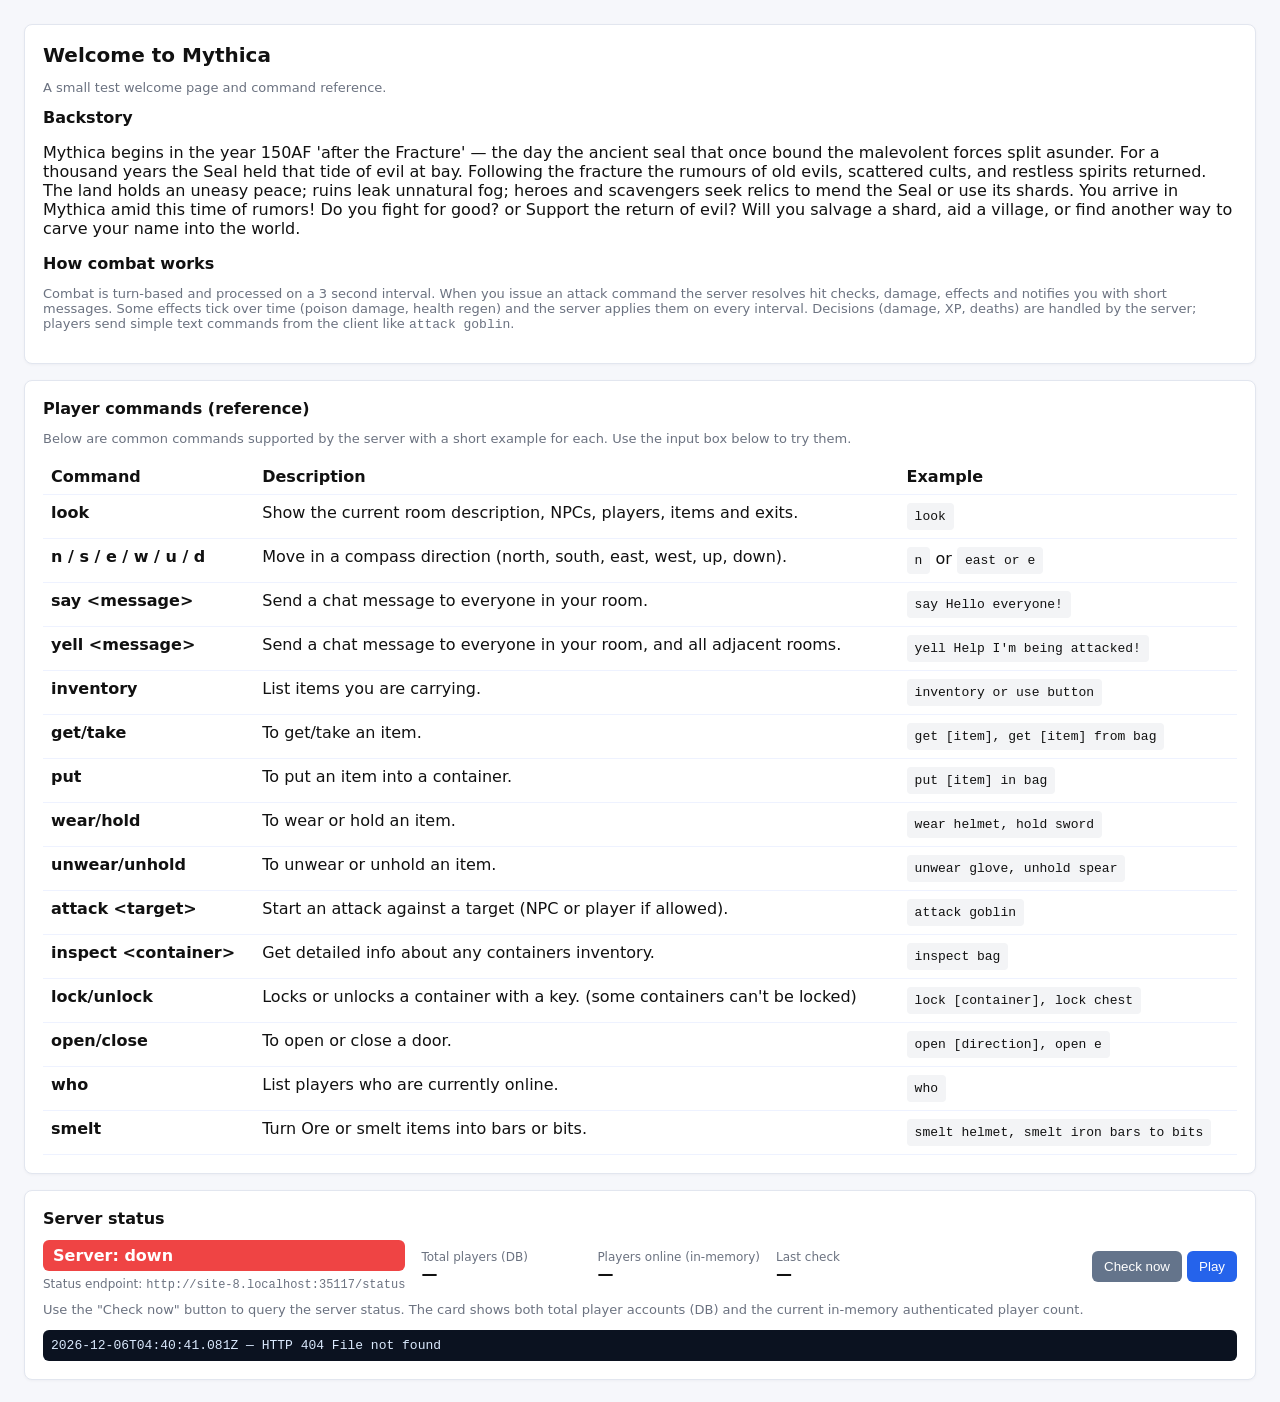
==== MudServer/WebClient/welcome.html @ 2a7afc00 "Added cooking, added example set: hare meat, barley grain, to use with brown mushroom to 'cook [cook" ====
﻿<!doctype html>
<html lang="en">
<head>
    <meta charset="utf-8" />
    <meta name="viewport" content="width=device-width,initial-scale=1" />
    <title>Mythica — Welcome</title>
    <style>
        body {
            font-family: system-ui, -apple-system, "Segoe UI", Roboto, "Helvetica Neue", Arial;
            margin: 24px;
            color: #111;
            background: #f6f7fb;
        }

        .card {
            background: #fff;
            border: 1px solid #e2e6ef;
            border-radius: 8px;
            padding: 18px;
            margin-bottom: 16px;
            box-shadow: 0 1px 3px rgba(16,24,40,0.04);
        }

        h1 {
            margin: 0 0 8px 0;
            font-size: 20px;
        }

        h2 {
            margin: 0 0 12px 0;
            font-size: 16px;
        }

        pre {
            background: #0b1220;
            color: #dbeafe;
            padding: 10px;
            border-radius: 6px;
            overflow: auto;
        }

        table {
            width: 100%;
            border-collapse: collapse;
            margin-top: 8px;
        }

        th, td {
            text-align: left;
            padding: 8px;
            border-bottom: 1px solid #eef2ff;
            vertical-align: top;
        }

        .muted {
            color: #6b7280;
            font-size: 13px;
        }

        .example {
            font-family: monospace;
            background: #f3f4f6;
            padding: 6px 8px;
            border-radius: 4px;
            display: inline-block;
        }

        .controls {
            display: flex;
            gap: 8px;
            margin-top: 8px;
        }

        input[type="text"] {
            flex: 1;
            padding: 8px;
            border: 1px solid #e6eefc;
            border-radius: 6px;
        }

        button {
            padding: 8px 12px;
            border-radius: 6px;
            border: 0;
            background: #2563eb;
            color: #fff;
            cursor: pointer;
        }

            button.secondary {
                background: #64748b;
            }

        .log {
            max-height: 160px;
            overflow: auto;
            background: #0b1220;
            color: #dbeafe;
            padding: 8px;
            border-radius: 6px;
            margin-top: 8px;
            font-family: monospace;
            font-size: 13px;
        }

        .status-row {
            display: flex;
            gap: 16px;
            align-items: center;
            flex-wrap: wrap;
        }

        .status-badge {
            padding: 6px 10px;
            border-radius: 6px;
            color: #fff;
            font-weight: 600;
        }

        .up {
            background: #16a34a;
        }

        .down {
            background: #ef4444;
        }

        .warn {
            background: #f59e0b;
            color: #111;
        }

        .small-muted {
            font-size: 12px;
            color: #6b7280;
        }
    </style>
</head>
<body>
    <div class="card">
        <h1><b>Welcome to Mythica</b></h1>
        <p class="muted">A small test welcome page and command reference.</p>

        <h2>Backstory</h2>
        <p>
            Mythica begins in the year 150AF 'after the Fracture' — the day the ancient seal that once bound the malevolent forces split asunder.
            For a thousand years the Seal held that tide of evil at bay. Following the fracture the rumours of old evils,
            scattered cults, and restless spirits returned. The land holds an uneasy peace; ruins leak unnatural fog; heroes and scavengers seek
            relics to mend the Seal or use its shards. You arrive in Mythica amid this time of rumors! Do you fight for good? or Support the return
            of evil? Will you salvage a shard, aid a village, or find another way to carve your name into the world.
        </p>

        <h2>How combat works</h2>
        <p class="muted">
            Combat is turn‑based and processed on a 3 second interval. When you issue an attack command the server resolves hit checks,
            damage, effects and notifies you with short messages. Some effects tick over time (poison damage, health regen) and the server applies
            them on every interval. Decisions (damage, XP, deaths) are handled by the server; players send simple text commands from the client like
            <code>attack goblin</code>.
        </p>
    </div>

    <div class="card">
        <h2>Player commands (reference)</h2>
        <p class="muted">Below are common commands supported by the server with a short example for each. Use the input box below to try them.</p>

        <table>
            <thead>
                <tr><th>Command</th><th>Description</th><th>Example</th></tr>
            </thead>
            <tbody>
                <tr>
                    <td><strong>look</strong></td>
                    <td>Show the current room description, NPCs, players, items and exits.</td>
                    <td><span class="example">look</span></td>
                </tr>
                <tr>
                    <td><strong>n / s / e / w / u / d </strong></td>
                    <td>Move in a compass direction (north, south, east, west, up, down).</td>
                    <td><span class="example">n</span> or <span class="example">east or e</span></td>
                </tr>
                <tr>
                    <td><strong>say &lt;message&gt;</strong></td>
                    <td>Send a chat message to everyone in your room.</td>
                    <td><span class="example">say Hello everyone!</span></td>
                </tr>
                <tr>
                    <td><strong>yell &lt;message&gt;</strong></td>
                    <td>Send a chat message to everyone in your room, and all adjacent rooms.</td>
                    <td><span class="example">yell Help I'm being attacked!</span></td>
                </tr>
                <tr>
                    <td><strong>inventory</strong></td>
                    <td>List items you are carrying.</td>
                    <td><span class="example">inventory or use button</span></td>
                </tr>
                <tr>
                    <td><strong>get/take</strong></td>
                    <td>To get/take an item.</td>
                    <td><span class="example">get [item], get [item] from bag</span></td>
                </tr>
                <tr>
                    <td><strong>put</strong></td>
                    <td>To put an item into a container.</td>
                    <td><span class="example">put [item] in bag</span></td>
                </tr>
                <tr>
                    <td><strong>wear/hold</strong></td>
                    <td>To wear or hold an item.</td>
                    <td><span class="example">wear helmet, hold sword</span></td>
                </tr>
                <tr>
                    <td><strong>unwear/unhold</strong></td>
                    <td>To unwear or unhold an item.</td>
                    <td><span class="example">unwear glove, unhold spear</span></td>
                </tr>
                <tr>
                    <td><strong>attack &lt;target&gt;</strong></td>
                    <td>Start an attack against a target (NPC or player if allowed).</td>
                    <td><span class="example">attack goblin</span></td>
                </tr>
                <tr>
                    <td><strong>inspect &lt;container&gt;</strong></td>
                    <td>Get detailed info about any containers inventory.</td>
                    <td><span class="example">inspect bag</span></td>
                </tr>
                <tr>
                    <td><strong>lock/unlock</strong></td>
                    <td>Locks or unlocks a container with a key. (some containers can't be locked)</td>
                    <td><span class="example">lock [container], lock chest</span></td>
                </tr>
                <tr>
                    <td><strong>open/close</strong></td>
                    <td>To open or close a door.</td>
                    <td><span class="example">open [direction], open e</span></td>
                </tr>
                <tr>
                    <td><strong>who</strong></td>
                    <td>List players who are currently online.</td>
                    <td><span class="example">who</span></td>
                </tr>
                <tr>
                    <td><strong>smelt</strong></td>
                    <td>Turn Ore or smelt items into bars or bits.</td>
                    <td><span class="example">smelt helmet, smelt iron bars to bits</span></td>
                </tr>
            </tbody>
        </table>
    </div>

    <div class="card" id="serverStatusCard">
        <h2>Server status</h2>
        <div class="status-row">
            <div>
                <div id="serverBadge" class="status-badge down">Server: unknown</div>
                <div class="small-muted" style="margin-top:6px">Status endpoint: <code id="statusHost">/status</code></div>
            </div>
            <div style="min-width:160px">
                <div class="small-muted">Total players (DB)</div>
                <div id="totalPlayers" style="font-weight:700">—</div>
            </div>
            <div style="min-width:160px">
                <div class="small-muted">Players online (in-memory)</div>
                <div id="playersOnline" style="font-weight:700">—</div>
            </div>
            <div style="min-width:220px">
                <div class="small-muted">Last check</div>
                <div id="lastCheck" style="font-weight:700">—</div>
            </div>
            <div style="margin-left:auto">
                <button id="checkNow" class="secondary">Check now</button>
                <button id="playBtn">Play</button>
            </div>
        </div>

        <p class="muted" style="margin-top:10px">
            Use the "Check now" button to query the server status. The card shows both total player accounts (DB)
            and the current in‑memory authenticated player count.
        </p>

        <div id="statusLog" class="log" aria-live="polite"></div>
    </div>

    <script>
        (function () {
            // Use same-origin relative path so the page always queries the server that served it.
            const statusPath = '/status';
            document.getElementById('statusHost').textContent = location.origin + statusPath;

            const serverBadge = document.getElementById('serverBadge');
            const totalPlayersEl = document.getElementById('totalPlayers');
            const playersOnlineEl = document.getElementById('playersOnline');
            const lastCheckEl = document.getElementById('lastCheck');
            const statusLog = document.getElementById('statusLog');
            const checkNowBtn = document.getElementById('checkNow');
            const playBtn = document.getElementById('playBtn');

            function logStatus(s) {
                const d = document.createElement('div');
                d.textContent = `${new Date().toISOString()} — ${s}`;
                statusLog.appendChild(d);
                statusLog.scrollTop = statusLog.scrollHeight;
            }

            async function fetchStatus(timeoutMs = 3000) {
                const controller = new AbortController();
                const id = setTimeout(() => controller.abort(), timeoutMs);

                try {
                    updateBadgeChecking();
                    totalPlayersEl.textContent = '—';
                    playersOnlineEl.textContent = '—';

                    const resp = await fetch(statusPath, { signal: controller.signal, cache: 'no-store' });
                    clearTimeout(id);

                    if (!resp.ok) {
                        updateBadgeDown();
                        logStatus(`HTTP ${resp.status} ${resp.statusText}`);
                        return;
                    }

                    const data = await resp.json();

                    // totalPlayers: integer or -1 when unknown
                    if (typeof data.totalPlayers === 'number' && data.totalPlayers >= 0) {
                        totalPlayersEl.textContent = String(data.totalPlayers);
                    } else {
                        totalPlayersEl.textContent = 'unknown';
                    }

                    // playersOnline: in-memory authenticated players
                    if (typeof data.playersOnline === 'number') {
                        playersOnlineEl.textContent = String(data.playersOnline);
                    } else {
                        playersOnlineEl.textContent = 'unknown';
                    }

                    lastCheckEl.textContent = new Date().toLocaleString();
                    updateBadgeUp();
                    logStatus('Status fetched successfully.');
                } catch (err) {
                    clearTimeout(id);
                    updateBadgeDown();
                    if (err.name === 'AbortError') {
                        logStatus('Status request timed out.');
                    } else {
                        logStatus('Status fetch failed: ' + (err.message || String(err)));
                    }
                }
            }

            function updateBadgeUp() {
                serverBadge.className = 'status-badge up';
                serverBadge.textContent = 'Server: up';
            }
            function updateBadgeDown() {
                serverBadge.className = 'status-badge down';
                serverBadge.textContent = 'Server: down';
            }
            function updateBadgeChecking() {
                serverBadge.className = 'status-badge warn';
                serverBadge.textContent = 'Server: checking...';
            }

            checkNowBtn.addEventListener('click', () => {
                logStatus('Manual check triggered.');
                fetchStatus();
            });

            // Navigate to the application root (index.html) when Play is clicked
            playBtn.addEventListener('click', () => {
                // Use location.origin so the scheme/host/port remain correct
                window.location.href = location.origin + '/';
            });

            // initial probe shortly after page load
            setTimeout(() => fetchStatus(), 250);
        })();
    </script>
</body>
</html>
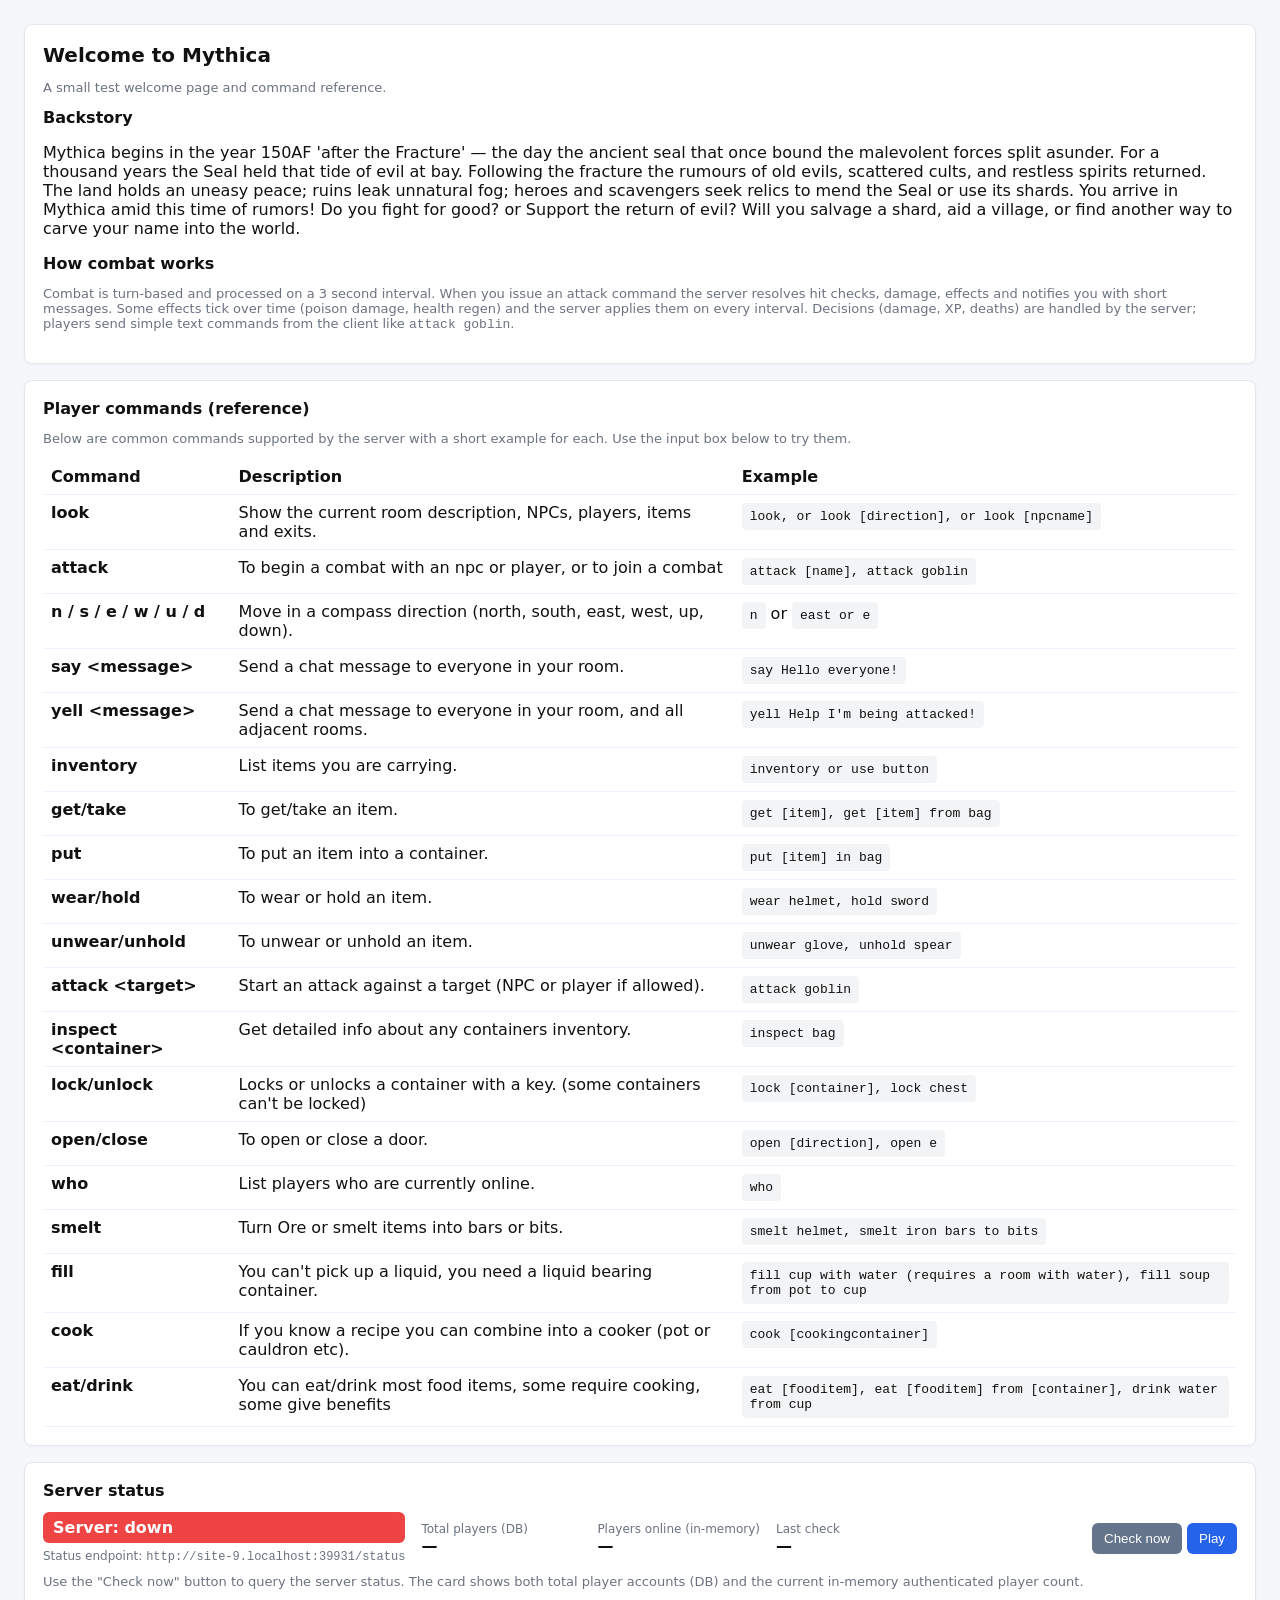
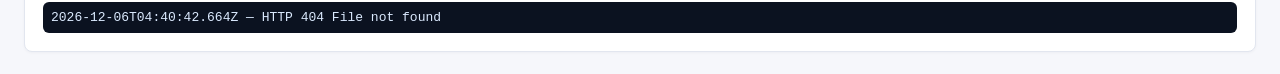
==== commit 1e1bb666: "Changed over individual writes to singular queued writer DbWriteQueue.cs. Simple tests were done at " ====
--- a/MudServer/WebClient/welcome.html
+++ b/MudServer/WebClient/welcome.html
@@ -171,7 +171,12 @@
                 <tr>
                     <td><strong>look</strong></td>
                     <td>Show the current room description, NPCs, players, items and exits.</td>
-                    <td><span class="example">look</span></td>
+                    <td><span class="example">look, or look [direction], or look [npcname]</span></td>
+                </tr>
+                <tr>
+                    <td><strong>attack</strong></td>
+                    <td>To begin a combat with an npc or player, or to join a combat</td>
+                    <td><span class="example">attack [name], attack goblin</span></td>
                 </tr>
                 <tr>
                     <td><strong>n / s / e / w / u / d </strong></td>
@@ -242,6 +247,21 @@
                     <td><strong>smelt</strong></td>
                     <td>Turn Ore or smelt items into bars or bits.</td>
                     <td><span class="example">smelt helmet, smelt iron bars to bits</span></td>
+                </tr>
+                <tr>
+                    <td><strong>fill</strong></td>
+                    <td>You can't pick up a liquid, you need a liquid bearing container.</td>
+                    <td><span class="example">fill cup with water (requires a room with water), fill soup from pot to cup</span></td>
+                </tr>
+                <tr>
+                    <td><strong>cook</strong></td>
+                    <td>If you know a recipe you can combine into a cooker (pot or cauldron etc).</td>
+                    <td><span class="example">cook [cookingcontainer]</span></td>
+                </tr>
+                <tr>
+                    <td><strong>eat/drink</strong></td>
+                    <td>You can eat/drink most food items, some require cooking, some give benefits</td>
+                    <td><span class="example">eat [fooditem], eat [fooditem] from [container], drink water from cup</span></td>
                 </tr>
             </tbody>
         </table>
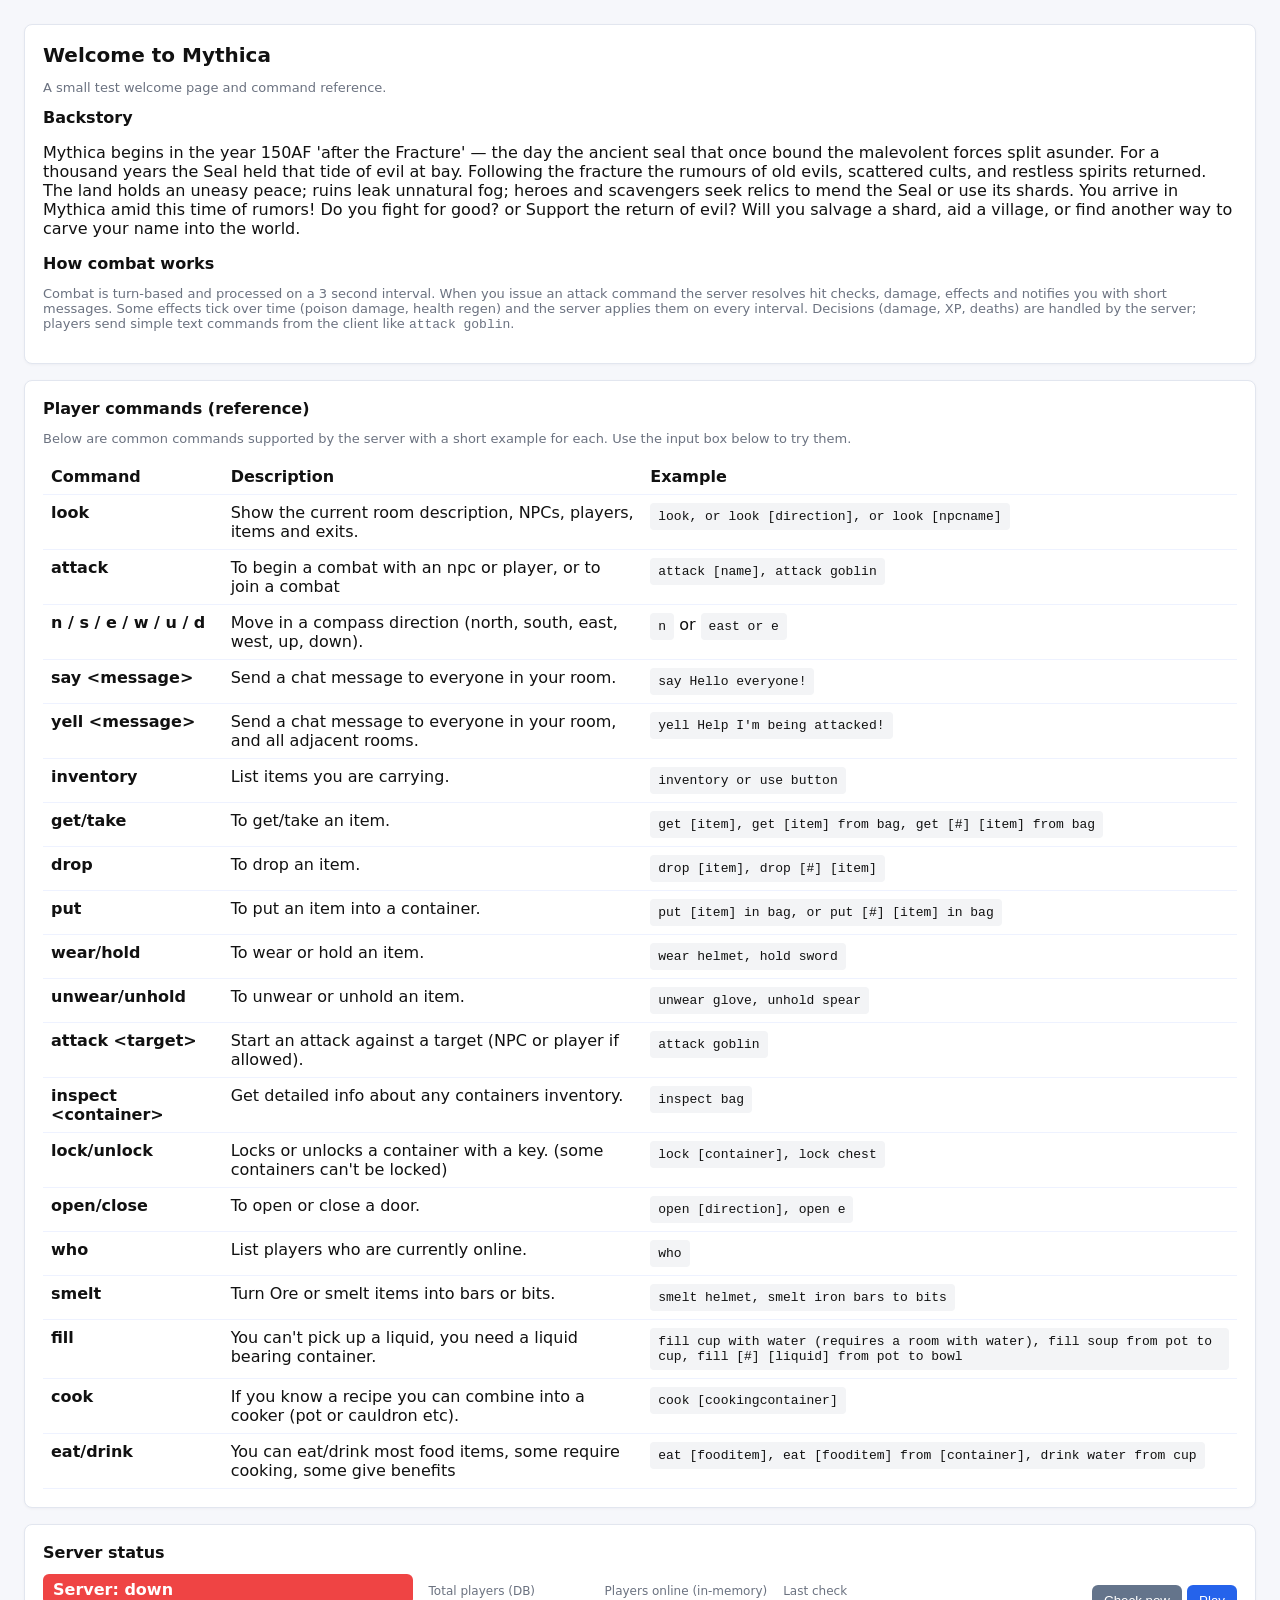
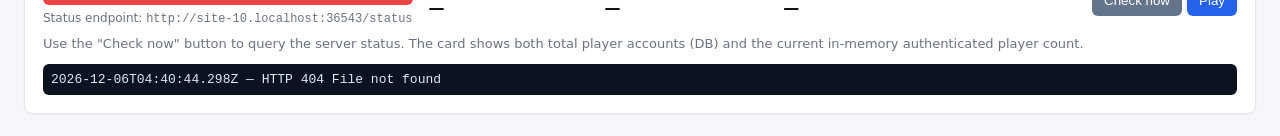
==== commit 5faf54e8: "Went over all the commands and reworked the item parsing, this allows each non-food/key/component/cu" ====
--- a/MudServer/WebClient/welcome.html
+++ b/MudServer/WebClient/welcome.html
@@ -201,12 +201,17 @@
                 <tr>
                     <td><strong>get/take</strong></td>
                     <td>To get/take an item.</td>
-                    <td><span class="example">get [item], get [item] from bag</span></td>
+                    <td><span class="example">get [item], get [item] from bag, get [#] [item] from bag</span></td>
+                </tr>
+                <tr>
+                    <td><strong>drop</strong></td>
+                    <td>To drop an item.</td>
+                    <td><span class="example">drop [item], drop [#] [item]</span></td>
                 </tr>
                 <tr>
                     <td><strong>put</strong></td>
                     <td>To put an item into a container.</td>
-                    <td><span class="example">put [item] in bag</span></td>
+                    <td><span class="example">put [item] in bag, or put [#] [item] in bag</span></td>
                 </tr>
                 <tr>
                     <td><strong>wear/hold</strong></td>
@@ -251,7 +256,7 @@
                 <tr>
                     <td><strong>fill</strong></td>
                     <td>You can't pick up a liquid, you need a liquid bearing container.</td>
-                    <td><span class="example">fill cup with water (requires a room with water), fill soup from pot to cup</span></td>
+                    <td><span class="example">fill cup with water (requires a room with water), fill soup from pot to cup, fill [#] [liquid] from pot to bowl</span></td>
                 </tr>
                 <tr>
                     <td><strong>cook</strong></td>
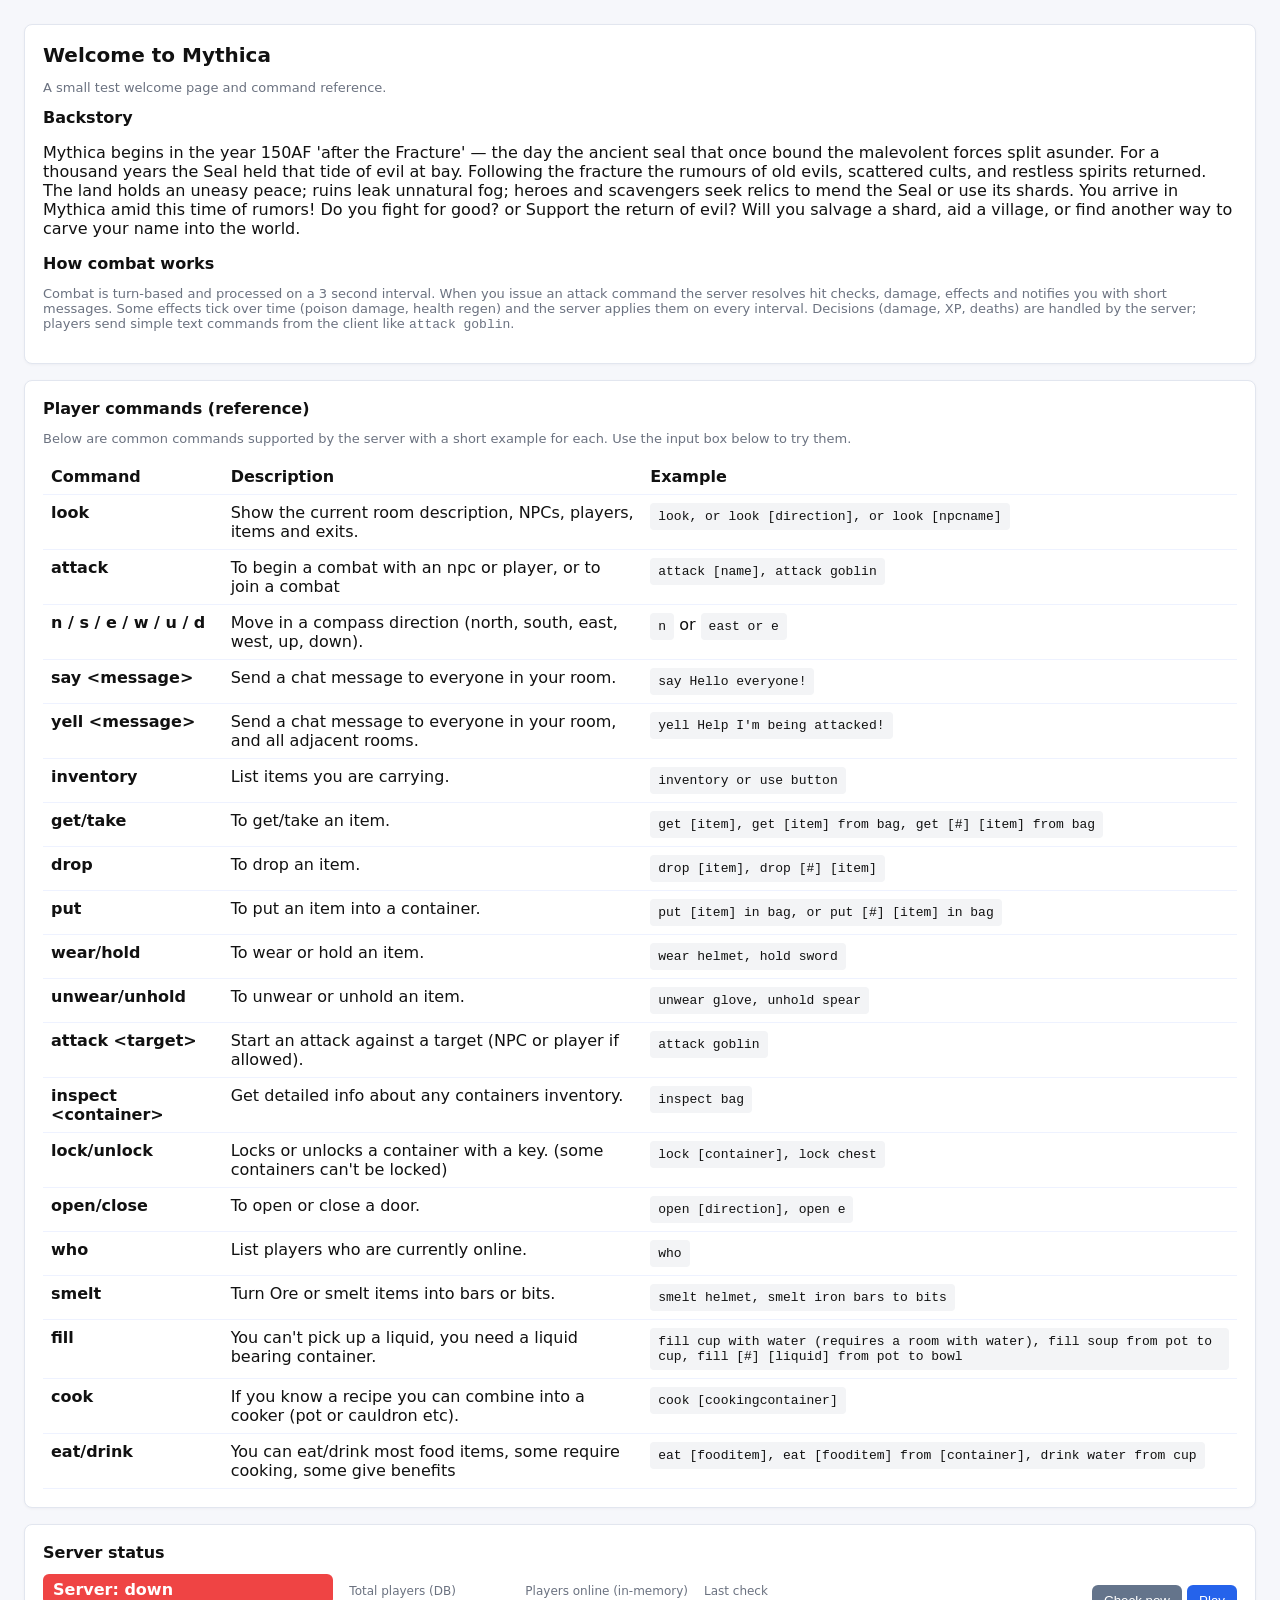
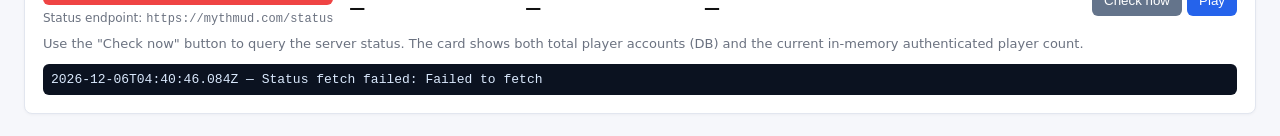
==== commit 229262fe: "Added crash logging, general server logging. Created tokens for dropped connections, valid 30 min. C" ====
--- a/MudServer/WebClient/welcome.html
+++ b/MudServer/WebClient/welcome.html
@@ -137,6 +137,7 @@
     </style>
 </head>
 <body>
+    
     <div class="card">
         <h1><b>Welcome to Mythica</b></h1>
         <p class="muted">A small test welcome page and command reference.</p>
@@ -304,12 +305,13 @@
 
         <div id="statusLog" class="log" aria-live="polite"></div>
     </div>
-
+    <script src='webaudio-tinysynth.min.js'></script>
     <script>
         (function () {
             // Use same-origin relative path so the page always queries the server that served it.
-            const statusPath = '/status';
-            document.getElementById('statusHost').textContent = location.origin + statusPath;
+            const statusPath = 'https://mythmud.com/status';
+	    const playPath = 'https://mythmud.com';
+	    document.getElementById('statusHost').textContent = statusPath;
 
             const serverBadge = document.getElementById('serverBadge');
             const totalPlayersEl = document.getElementById('totalPlayers');
@@ -318,7 +320,41 @@
             const statusLog = document.getElementById('statusLog');
             const checkNowBtn = document.getElementById('checkNow');
             const playBtn = document.getElementById('playBtn');
-
+            synth = new WebAudioTinySynth();
+            console.log('Synth object properties:', Object.keys(synth));
+            console.log('Synth object:', synth);
+
+            async function loadAndPlayMidi(filename) {
+                try {
+                    logStatus(`Loading MIDI: ${filename}`);
+
+                    const response = await fetch(filename);
+                    if (!response.ok) {
+                        throw new Error(`HTTP ${response.status} - File not found`);
+                    }
+
+                    const arrayBuffer = await response.arrayBuffer();
+                    const midiData = new Uint8Array(arrayBuffer);
+
+                    logStatus(`MIDI loaded (${midiData.length} bytes), starting playback...`);
+
+                    synth.loadMIDI(midiData);
+
+                    // WebAudioTinySynth might auto-play, or you might need to call playMIDI()
+                    if (typeof synth.playMIDI === 'function') {
+                        synth.playMIDI();
+                        logStatus('Playback started');
+                    } else {
+                        logStatus('MIDI loaded (auto-playing)');
+                    }
+
+                } catch (err) {
+                    console.error('MIDI Error:', err);
+                    logStatus('ERROR: ' + err.message);
+                }
+            }
+
+            
             function logStatus(s) {
                 const d = document.createElement('div');
                 d.textContent = `${new Date().toISOString()} — ${s}`;
@@ -335,7 +371,7 @@
                     totalPlayersEl.textContent = '—';
                     playersOnlineEl.textContent = '—';
 
-                    const resp = await fetch(statusPath, { signal: controller.signal, cache: 'no-store' });
+                    const resp = await fetch(statusPath, { signal: controller.signal, cache: 'no-store', mode: 'cors' });
                     clearTimeout(id);
 
                     if (!resp.ok) {
@@ -387,20 +423,27 @@
                 serverBadge.textContent = 'Server: checking...';
             }
 
-            checkNowBtn.addEventListener('click', () => {
+            checkNowBtn.addEventListener('click', async () => {
                 logStatus('Manual check triggered.');
+
+                // Fire both at the same time without waiting
+                loadAndPlayMidi("u3shop.MID").catch(err => {
+                    logStatus('MIDI load failed: ' + err.message);
+                });
+
                 fetchStatus();
             });
 
             // Navigate to the application root (index.html) when Play is clicked
             playBtn.addEventListener('click', () => {
                 // Use location.origin so the scheme/host/port remain correct
-                window.location.href = location.origin + '/';
+                window.location.href = playPath;
             });
 
             // initial probe shortly after page load
             setTimeout(() => fetchStatus(), 250);
         })();
     </script>
+
 </body>
 </html>
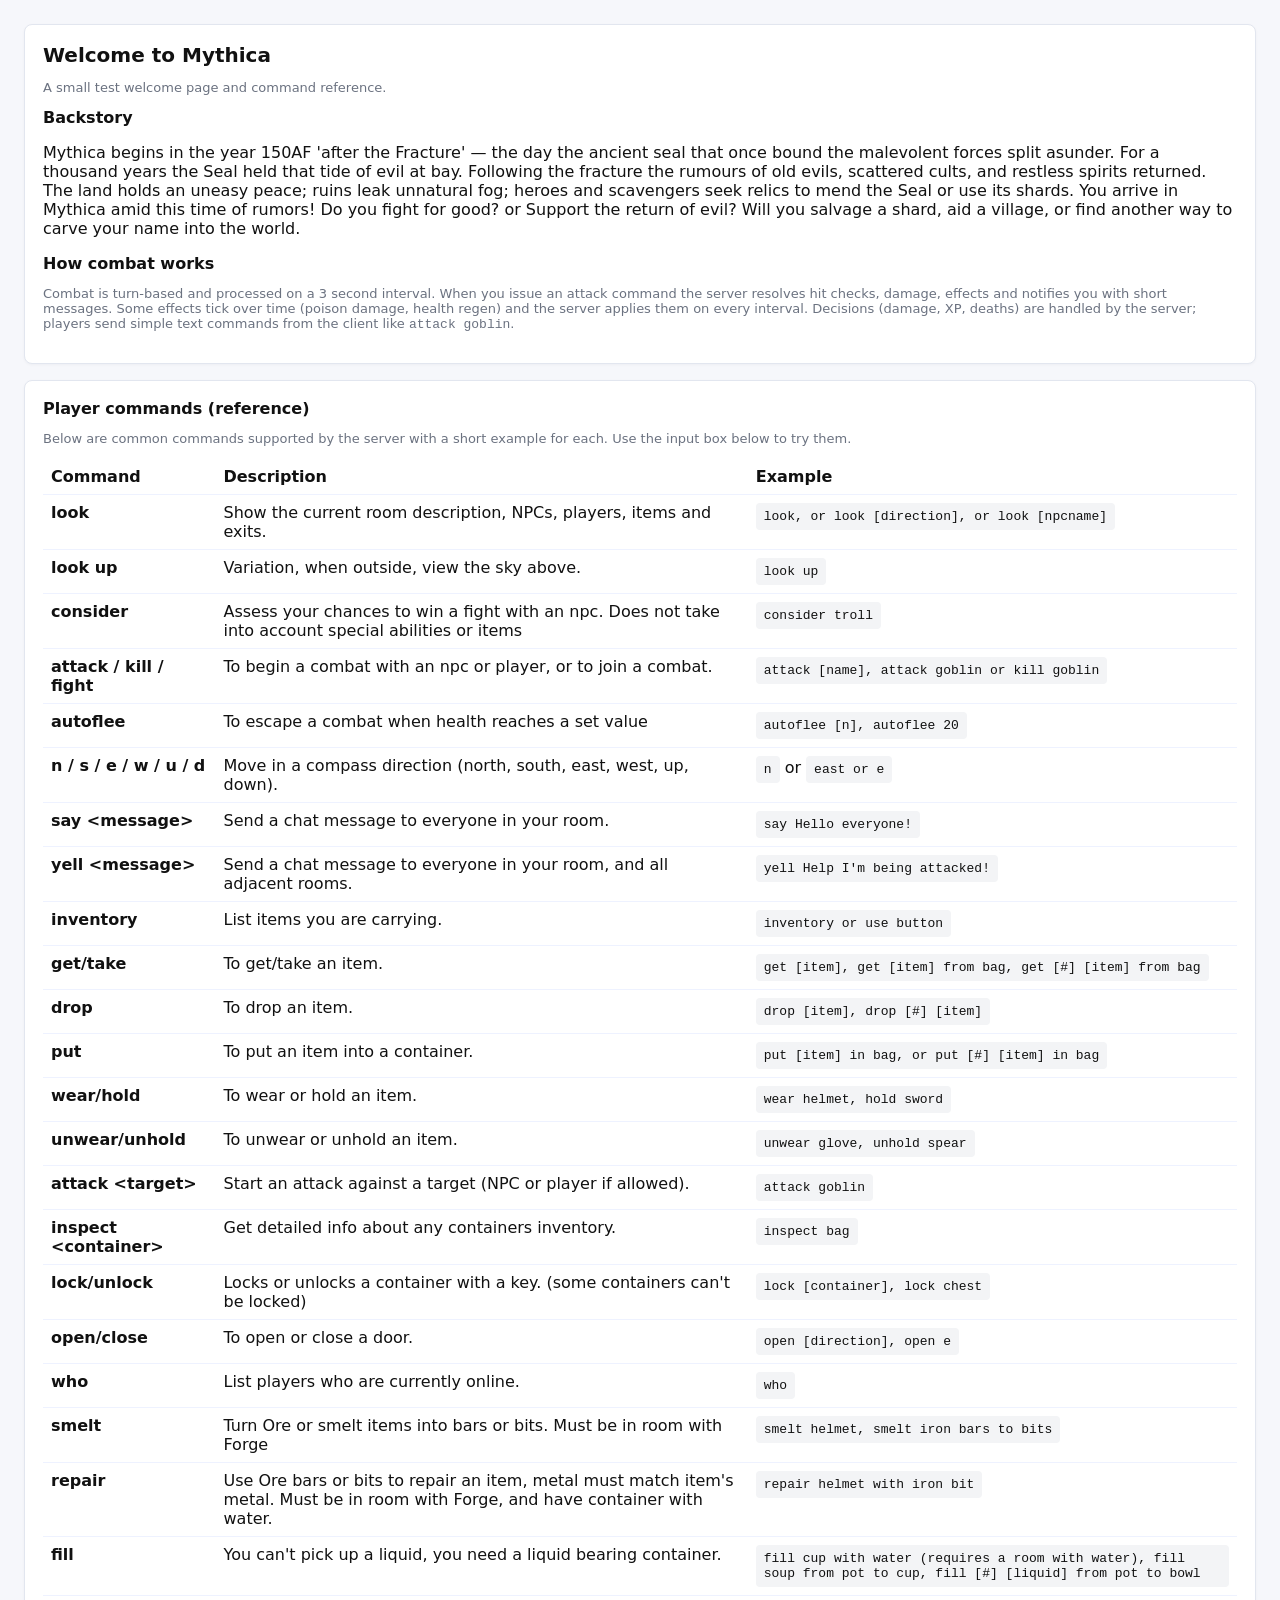
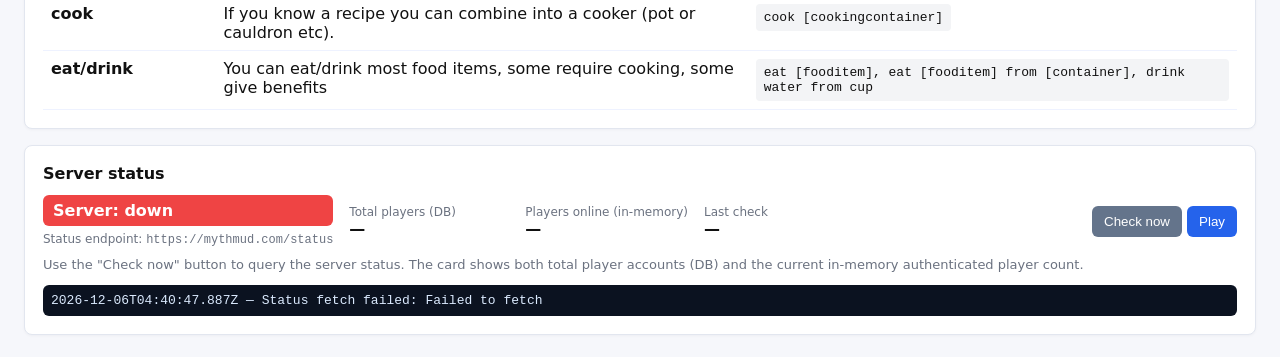
==== commit 7045eaa6: "Lots of changes, added shield blocks, added part 1 for spells. Spells scribing from source room flag" ====
--- a/MudServer/WebClient/welcome.html
+++ b/MudServer/WebClient/welcome.html
@@ -175,9 +175,24 @@
                     <td><span class="example">look, or look [direction], or look [npcname]</span></td>
                 </tr>
                 <tr>
-                    <td><strong>attack</strong></td>
-                    <td>To begin a combat with an npc or player, or to join a combat</td>
-                    <td><span class="example">attack [name], attack goblin</span></td>
+                    <td><strong>look up</strong></td>
+                    <td>Variation, when outside, view the sky above.</td>
+                    <td><span class="example">look up</span></td>
+                </tr>
+                <tr>
+                    <td><strong>consider</strong></td>
+                    <td>Assess your chances to win a fight with an npc. Does not take into account special abilities or items</td>
+                    <td><span class="example">consider troll</span></td>
+                </tr>
+                <tr>
+                    <td><strong>attack / kill / fight</strong></td>
+                    <td>To begin a combat with an npc or player, or to join a combat.</td>
+                    <td><span class="example">attack [name], attack goblin or kill goblin</span></td>
+                </tr>
+                <tr>
+                    <td><strong>autoflee</strong></td>
+                    <td>To escape a combat when health reaches a set value</td>
+                    <td><span class="example">autoflee [n], autoflee 20</span></td>
                 </tr>
                 <tr>
                     <td><strong>n / s / e / w / u / d </strong></td>
@@ -251,8 +266,13 @@
                 </tr>
                 <tr>
                     <td><strong>smelt</strong></td>
-                    <td>Turn Ore or smelt items into bars or bits.</td>
+                    <td>Turn Ore or smelt items into bars or bits. Must be in room with Forge</td>
                     <td><span class="example">smelt helmet, smelt iron bars to bits</span></td>
+                </tr>
+                <tr>
+                    <td><strong>repair</strong></td>
+                    <td>Use Ore bars or bits to repair an item, metal must match item's metal. Must be in room with Forge, and have container with water.</td>
+                    <td><span class="example">repair helmet with iron bit</span></td>
                 </tr>
                 <tr>
                     <td><strong>fill</strong></td>
